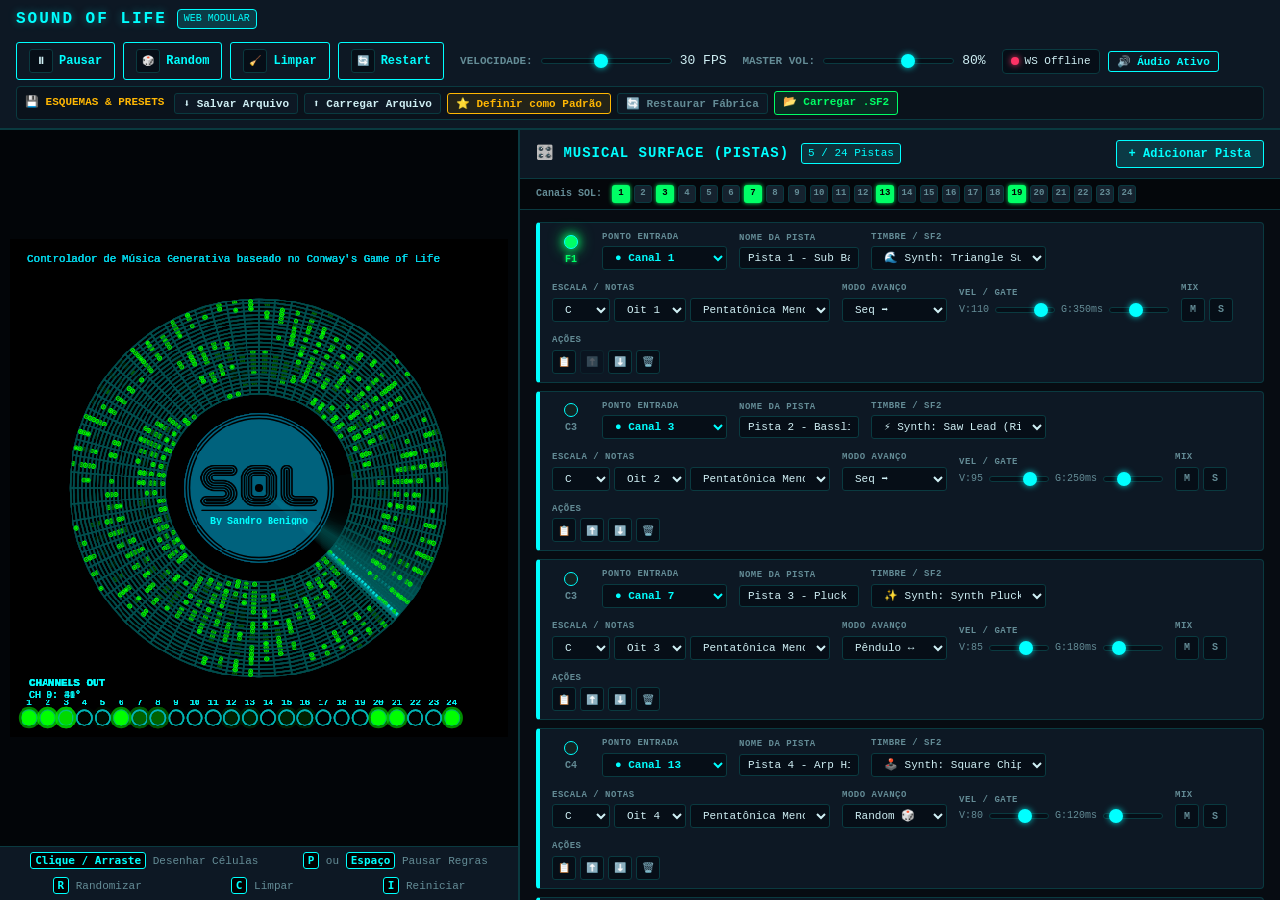
==== index.html @ f16b480f "Primeiro commit" ====
<!DOCTYPE html>
<html lang="pt-BR">
<head>
  <meta charset="UTF-8">
  <meta name="viewport" content="width=device-width, initial-scale=1.0">
  <title>Sound of Life (SOL) - Polar Generative Music</title>
  <link rel="icon" type="image/png" href="public/assets/sol.png">
  <link rel="stylesheet" href="src/style.css">
</head>
<body>

  <!-- Top Header & Controles Globais -->
  <header>
    <div class="top-bar-row">
      <div class="app-brand">
        <h1>SOUND OF LIFE</h1>
        <span class="badge">WEB MODULAR</span>
      </div>
      <div id="transportContainer"></div>
    </div>
    <div class="top-bar-row">
      <div id="schemaContainer" style="width: 100%;"></div>
    </div>
  </header>

  <!-- Corpo Principal -->
  <main>
    <!-- Coluna Esquerda: Radar SOL (Agnóstico a Som) -->
    <section class="radar-panel">
      <div class="radar-canvas-wrapper" id="radarContainer"></div>
      <div class="radar-hints">
        <span><kbd>Clique / Arraste</kbd> Desenhar Células</span>
        <span><kbd>P</kbd> ou <kbd>Espaço</kbd> Pausar Regras</span>
        <span><kbd>R</kbd> Randomizar</span>
        <span><kbd>C</kbd> Limpar</span>
        <span><kbd>I</kbd> Reiniciar</span>
      </div>
    </section>

    <!-- Coluna Direita: Musical Surface (Gerenciador de Pistas) -->
    <section class="tracks-panel" id="tracksContainer"></section>
  </main>

  <script type="module" src="src/main.js"></script>
</body>
</html>
---- src/style.css ----
/**
 * Sound of Life (SOL) Web - Estilos Globais
 * Tema: Cyberpunk / Radar Fosforescente / Studio Rack
 */

:root {
  --bg-dark: #070c12;
  --bg-panel: #0d1824;
  --bg-panel-hover: #122131;
  --bg-input: #060e17;
  --border-dim: #0a3a40;
  --border-cyan: #00ffff;
  --border-green: #00ff66;
  --color-cyan: #00ffff;
  --color-green: #00ff66;
  --color-amber: #ffb703;
  --color-red: #ff3366;
  --text-main: #d0f0f5;
  --text-dim: #648c96;
  --font-mono: 'Courier New', 'Consolas', 'Fira Code', monospace;
}

* {
  box-sizing: border-box;
  margin: 0;
  padding: 0;
}

body {
  background-color: var(--bg-dark);
  color: var(--text-main);
  font-family: var(--font-mono);
  font-size: 13px;
  line-height: 1.4;
  height: 100vh;
  overflow: hidden;
  display: flex;
  flex-direction: column;
}

/* Header & Top Bar */
header {
  background-color: var(--bg-panel);
  border-bottom: 2px solid var(--border-dim);
  padding: 8px 16px;
  display: flex;
  flex-direction: column;
  gap: 6px;
  flex-shrink: 0;
  z-index: 100;
}

.top-bar-row {
  display: flex;
  justify-content: space-between;
  align-items: center;
  flex-wrap: wrap;
  gap: 12px;
}

.app-brand {
  display: flex;
  align-items: center;
  gap: 10px;
}

.app-brand h1 {
  font-size: 16px;
  letter-spacing: 2px;
  color: var(--color-cyan);
  text-shadow: 0 0 8px rgba(0, 255, 255, 0.4);
}

.app-brand .badge {
  font-size: 10px;
  background: rgba(0, 255, 255, 0.15);
  color: var(--color-cyan);
  padding: 2px 6px;
  border-radius: 4px;
  border: 1px solid var(--border-cyan);
}

/* Transport Controls */
.transport-container {
  display: flex;
  align-items: center;
  gap: 16px;
  flex-wrap: wrap;
}

.transport-group {
  display: flex;
  align-items: center;
  gap: 8px;
}

.transport-group label {
  font-size: 11px;
  color: var(--text-dim);
  font-weight: bold;
}

/* Buttons */
.btn {
  background: var(--bg-panel);
  color: var(--color-cyan);
  border: 1px solid var(--border-cyan);
  padding: 6px 12px;
  font-family: var(--font-mono);
  font-size: 12px;
  font-weight: bold;
  cursor: pointer;
  border-radius: 3px;
  transition: all 0.15s ease;
  display: inline-flex;
  align-items: center;
  justify-content: center;
  gap: 6px;
}

.btn:hover:not(:disabled) {
  background: rgba(0, 255, 255, 0.2);
  box-shadow: 0 0 10px rgba(0, 255, 255, 0.3);
}

.btn:active:not(:disabled) {
  transform: translateY(1px);
}

.btn:disabled {
  opacity: 0.4;
  cursor: not-allowed;
  border-color: var(--border-dim);
  color: var(--text-dim);
}

.btn-primary {
  background: rgba(0, 255, 255, 0.15);
  border-color: var(--color-cyan);
  color: var(--color-cyan);
}

.btn-transport {
  min-width: 85px;
}

.btn-transport.paused {
  background: rgba(255, 183, 3, 0.2);
  border-color: var(--color-amber);
  color: var(--color-amber);
}

.btn-sm {
  padding: 3px 8px;
  font-size: 11px;
}

.btn-secondary {
  border-color: var(--border-dim);
  color: var(--text-main);
}

.btn-accent {
  border-color: var(--color-amber);
  color: var(--color-amber);
  background: rgba(255, 183, 3, 0.1);
}

.btn-outline {
  border-color: var(--border-dim);
  color: var(--text-dim);
}

.btn-sf2 {
  border-color: var(--color-green);
  color: var(--color-green);
  background: rgba(0, 255, 102, 0.1);
}

/* Sliders */
input[type="range"] {
  appearance: none;
  background: var(--bg-input);
  height: 6px;
  border-radius: 3px;
  border: 1px solid var(--border-dim);
  outline: none;
  cursor: pointer;
}

input[type="range"]::-webkit-slider-thumb {
  appearance: none;
  width: 14px;
  height: 14px;
  border-radius: 50%;
  background: var(--color-cyan);
  cursor: pointer;
  box-shadow: 0 0 6px rgba(0, 255, 255, 0.8);
}

/* Status Badges */
.status-badge {
  display: flex;
  align-items: center;
  gap: 6px;
  background: var(--bg-input);
  border: 1px solid var(--border-dim);
  padding: 4px 8px;
  border-radius: 4px;
  cursor: pointer;
  font-size: 11px;
}

.status-dot {
  width: 8px;
  height: 8px;
  border-radius: 50%;
  display: inline-block;
}

.status-dot.connected {
  background: var(--color-green);
  box-shadow: 0 0 6px var(--color-green);
}

.status-dot.disconnected {
  background: var(--color-red);
  box-shadow: 0 0 6px var(--color-red);
}

/* Schema Bar */
.schema-controls-panel {
  display: flex;
  align-items: center;
  gap: 10px;
  background: rgba(0, 0, 0, 0.25);
  padding: 4px 8px;
  border-radius: 4px;
  border: 1px solid var(--border-dim);
  flex-wrap: wrap;
}

.schema-title {
  font-size: 11px;
  color: var(--color-amber);
  font-weight: bold;
}

.schema-buttons {
  display: flex;
  align-items: center;
  gap: 6px;
  flex-wrap: wrap;
}

.schema-msg {
  font-size: 11px;
  font-weight: bold;
  padding: 2px 6px;
}

.msg-success {
  color: var(--color-green);
}

.msg-error {
  color: var(--color-red);
}

/* Main Layout Grid */
main {
  display: grid;
  grid-template-columns: 520px 1fr;
  flex: 1;
  overflow: hidden;
  background: var(--bg-dark);
}

@media (max-width: 1100px) {
  main {
    grid-template-columns: 1fr;
    grid-template-rows: 450px 1fr;
    overflow-y: auto;
  }
}

/* Radar Column */
.radar-panel {
  background: #020508;
  border-right: 2px solid var(--border-dim);
  display: flex;
  flex-direction: column;
  position: relative;
  overflow: hidden;
}

.radar-canvas-wrapper {
  flex: 1;
  display: flex;
  align-items: center;
  justify-content: center;
  position: relative;
  padding: 10px;
}

.sol-radar-canvas {
  max-width: 100%;
  max-height: 100%;
  display: block;
  image-rendering: pixelated;
  cursor: crosshair;
}

.radar-hints {
  background: var(--bg-panel);
  border-top: 1px solid var(--border-dim);
  padding: 6px 12px;
  font-size: 11px;
  color: var(--text-dim);
  display: flex;
  justify-content: space-around;
  flex-wrap: wrap;
  gap: 8px;
}

.radar-hints kbd {
  background: #000;
  border: 1px solid var(--border-cyan);
  color: var(--color-cyan);
  padding: 1px 4px;
  border-radius: 3px;
  font-weight: bold;
}

/* Track List Panel */
.tracks-panel {
  display: flex;
  flex-direction: column;
  background: var(--bg-dark);
  overflow: hidden;
}

.tracks-header {
  background: var(--bg-panel);
  border-bottom: 1px solid var(--border-dim);
  padding: 10px 16px;
  display: flex;
  justify-content: space-between;
  align-items: center;
}

.tracks-header-title {
  display: flex;
  align-items: center;
  gap: 12px;
}

.tracks-header-title h3 {
  font-size: 14px;
  letter-spacing: 1px;
  color: var(--color-cyan);
}

.track-counter {
  background: rgba(0, 255, 255, 0.1);
  border: 1px solid var(--border-cyan);
  color: var(--color-cyan);
  font-size: 11px;
  padding: 2px 6px;
  border-radius: 3px;
}

/* Channel Map Bar */
.channel-map-bar {
  background: rgba(0, 0, 0, 0.4);
  border-bottom: 1px solid var(--border-dim);
  padding: 6px 16px;
  display: flex;
  align-items: center;
  gap: 10px;
  overflow-x: auto;
}

.map-bar-label {
  font-size: 10px;
  color: var(--text-dim);
  font-weight: bold;
  white-space: nowrap;
}

.map-bar-chips {
  display: flex;
  gap: 4px;
}

.ch-chip {
  font-size: 9px;
  width: 18px;
  height: 18px;
  display: flex;
  align-items: center;
  justify-content: center;
  border-radius: 3px;
  font-weight: bold;
}

.ch-mapped {
  background: var(--color-green);
  color: #000;
  box-shadow: 0 0 4px var(--color-green);
}

.ch-free {
  background: #15222e;
  color: var(--text-dim);
  border: 1px solid var(--border-dim);
}

/* Tracks List (Vertical Stack) */
.tracks-list {
  flex: 1;
  overflow-y: auto;
  padding: 12px 16px;
  display: flex;
  flex-direction: column;
  gap: 8px;
}

.tracks-empty {
  padding: 40px;
  text-align: center;
  color: var(--text-dim);
}

.tracks-empty p {
  margin-bottom: 8px;
}

/* Track Row (Rack Strip) */
.track-row {
  background: var(--bg-panel);
  border: 1px solid var(--border-dim);
  border-left: 4px solid var(--color-cyan);
  border-radius: 4px;
  padding: 8px 12px;
  display: flex;
  align-items: center;
  gap: 12px;
  transition: all 0.15s ease;
  flex-wrap: wrap;
}

.track-row:hover {
  background: var(--bg-panel-hover);
  border-color: rgba(0, 255, 255, 0.4);
}

.track-row.is-muted {
  opacity: 0.5;
  border-left-color: var(--text-dim);
}

.track-row.is-solo {
  border-left-color: var(--color-amber);
  box-shadow: 0 0 8px rgba(255, 183, 3, 0.2);
}

/* Track Cells */
.track-header-cell {
  display: flex;
  flex-direction: column;
  align-items: center;
  gap: 4px;
  min-width: 38px;
}

.track-led {
  width: 14px;
  height: 14px;
  border-radius: 50%;
  background: #112222;
  border: 1.5px solid var(--border-cyan);
  transition: background 0.05s ease, box-shadow 0.05s ease;
}

.track-led.active {
  background: var(--color-green);
  box-shadow: 0 0 10px var(--color-green), 0 0 16px var(--color-green);
}

.track-note-display {
  font-size: 10px;
  font-weight: bold;
  color: var(--text-dim);
}

.track-note-display.active {
  color: var(--color-green);
  text-shadow: 0 0 4px var(--color-green);
}

.track-cell {
  display: flex;
  flex-direction: column;
  gap: 3px;
}

.cell-label {
  font-size: 9px;
  color: var(--text-dim);
  font-weight: bold;
  letter-spacing: 0.5px;
}

.input-select, .input-text {
  background: var(--bg-input);
  color: var(--text-main);
  border: 1px solid var(--border-dim);
  padding: 4px 8px;
  font-family: var(--font-mono);
  font-size: 11px;
  border-radius: 3px;
  outline: none;
}

.input-select:focus, .input-text:focus {
  border-color: var(--border-cyan);
  box-shadow: 0 0 4px rgba(0, 255, 255, 0.3);
}

.track-name-input {
  width: 120px;
}

.track-channel-select {
  width: 125px;
  color: var(--color-cyan);
  font-weight: bold;
}

.track-source-select {
  width: 175px;
}

.scale-inline-group {
  display: flex;
  gap: 4px;
}

.track-scale-select {
  width: 140px;
}

.track-mode-select {
  width: 105px;
}

.slider-group {
  display: flex;
  align-items: center;
  gap: 6px;
  font-size: 10px;
  color: var(--text-dim);
}

.slider-group input[type="range"] {
  width: 60px;
}

.mix-buttons {
  display: flex;
  gap: 4px;
}

.btn-toggle {
  width: 24px;
  height: 24px;
  background: var(--bg-input);
  border: 1px solid var(--border-dim);
  color: var(--text-dim);
  font-family: var(--font-mono);
  font-size: 10px;
  font-weight: bold;
  border-radius: 3px;
  cursor: pointer;
}

.btn-mute.active {
  background: var(--color-red);
  color: #fff;
  border-color: var(--color-red);
}

.btn-solo.active {
  background: var(--color-amber);
  color: #000;
  border-color: var(--color-amber);
}

.action-buttons {
  display: flex;
  gap: 4px;
}

.btn-icon {
  background: var(--bg-input);
  border: 1px solid var(--border-dim);
  color: var(--text-main);
  width: 24px;
  height: 24px;
  display: flex;
  align-items: center;
  justify-content: center;
  cursor: pointer;
  border-radius: 3px;
  font-size: 10px;
}

.btn-icon:hover:not(:disabled) {
  border-color: var(--border-cyan);
  background: rgba(0, 255, 255, 0.1);
}

.btn-icon:disabled {
  opacity: 0.3;
  cursor: not-allowed;
}
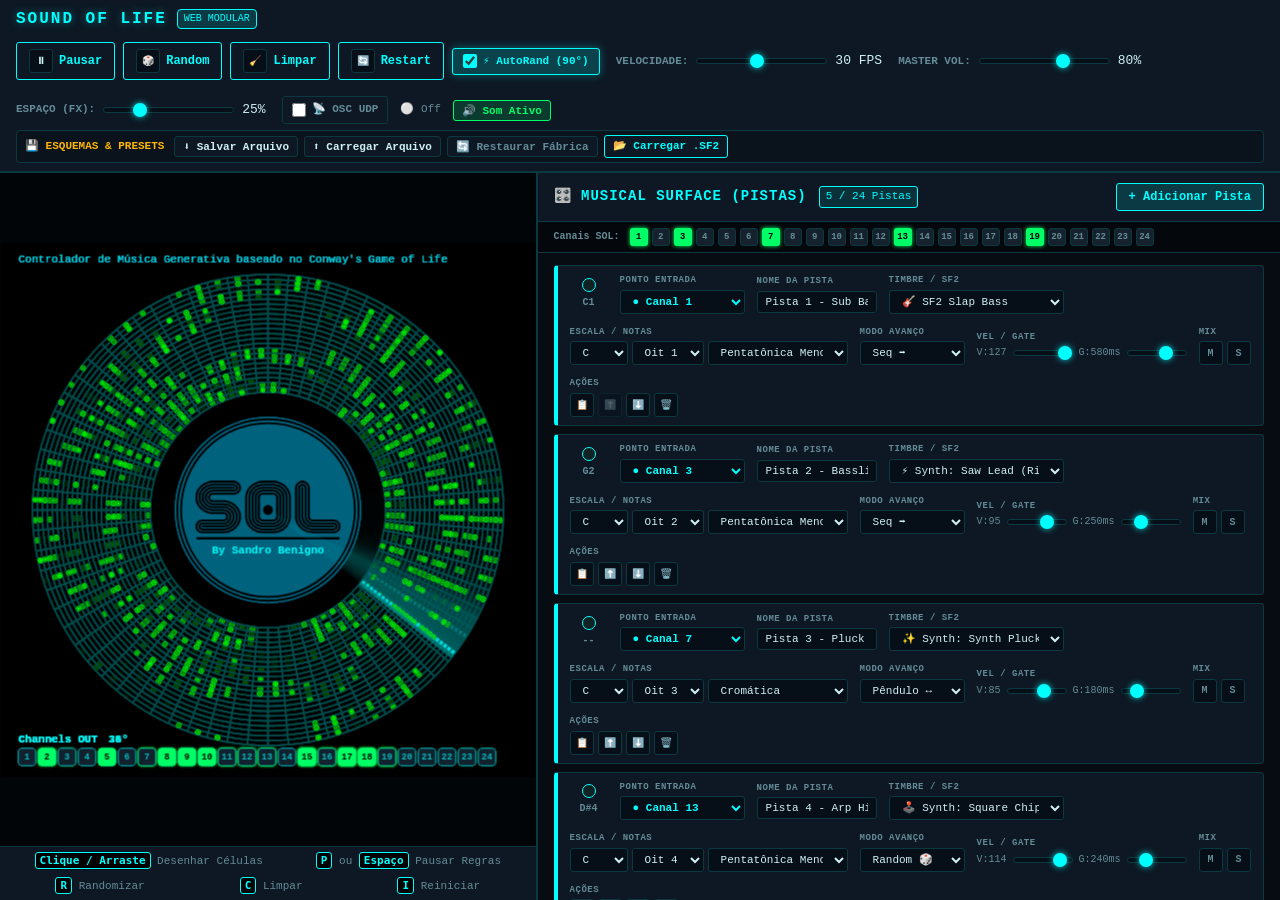
==== commit f18624df: "Layout para mobile e janelas estreitas" ====
--- a/index.html
+++ b/index.html
@@ -12,14 +12,19 @@
   <!-- Top Header & Controles Globais -->
   <header>
     <div class="top-bar-row">
-      <div class="app-brand">
-        <h1>SOUND OF LIFE</h1>
-        <span class="badge">WEB MODULAR</span>
+      <div class="brand-group">
+        <button id="btnMenuToggle" class="btn btn-menu-toggle" title="Menu de Esquemas & Presets" aria-label="Menu de Esquemas">
+          <span class="menu-icon">☰</span>
+        </button>
+        <div class="app-brand">
+          <h1>SOUND OF LIFE</h1>
+          <span class="badge">WEB MODULAR</span>
+        </div>
       </div>
       <div id="transportContainer"></div>
     </div>
-    <div class="top-bar-row">
-      <div id="schemaContainer" style="width: 100%;"></div>
+    <div class="schema-drawer" id="schemaDrawer">
+      <div id="schemaContainer"></div>
     </div>
   </header>
 
--- a/src/style.css
+++ b/src/style.css
@@ -33,6 +33,7 @@
   font-size: 13px;
   line-height: 1.4;
   height: 100vh;
+  height: 100dvh;
   overflow: hidden;
   display: flex;
   flex-direction: column;
@@ -56,6 +57,31 @@
   align-items: center;
   flex-wrap: wrap;
   gap: 12px;
+}
+
+.brand-group {
+  display: flex;
+  align-items: center;
+  gap: 8px;
+}
+
+.btn-menu-toggle {
+  display: none;
+  background: var(--bg-input);
+  border: 1px solid var(--border-cyan);
+  color: var(--color-cyan);
+  padding: 5px 9px;
+  font-size: 14px;
+  cursor: pointer;
+  border-radius: 3px;
+  transition: all 0.15s ease;
+  align-items: center;
+  justify-content: center;
+}
+
+.btn-menu-toggle:hover, .btn-menu-toggle.active {
+  background: rgba(0, 255, 255, 0.2);
+  box-shadow: 0 0 8px rgba(0, 255, 255, 0.4);
 }
 
 .app-brand {
@@ -171,10 +197,63 @@
   color: var(--text-dim);
 }
 
-.btn-sf2 {
+.btn-audio {
   border-color: var(--color-green);
   color: var(--color-green);
   background: rgba(0, 255, 102, 0.1);
+}
+
+.btn-autorand {
+  display: inline-flex;
+  align-items: center;
+  gap: 6px;
+  cursor: pointer;
+  background: var(--bg-panel);
+  border: 1px solid var(--border-cyan);
+  color: var(--text-main);
+  padding: 5px 10px;
+  border-radius: 3px;
+  font-family: var(--font-mono);
+  font-size: 11px;
+  font-weight: bold;
+  user-select: none;
+  transition: all 0.15s ease;
+}
+
+.btn-autorand input[type="checkbox"] {
+  accent-color: var(--color-cyan);
+  cursor: pointer;
+  width: 14px;
+  height: 14px;
+}
+
+.btn-autorand:hover {
+  background: rgba(0, 255, 255, 0.12);
+}
+
+.btn-autorand:has(input:checked) {
+  background: rgba(0, 255, 255, 0.18);
+  border-color: var(--color-cyan);
+  color: var(--color-cyan);
+  box-shadow: 0 0 8px rgba(0, 255, 255, 0.35);
+}
+
+.btn-audio.audio-suspended {
+  border-color: var(--color-amber);
+  color: var(--color-amber);
+  background: rgba(255, 183, 3, 0.15);
+  animation: pulse-audio 2s infinite ease-in-out;
+}
+
+.btn-audio.audio-active {
+  border-color: var(--color-green);
+  color: var(--color-green);
+  background: rgba(0, 255, 102, 0.15);
+}
+
+@keyframes pulse-audio {
+  0%, 100% { box-shadow: 0 0 4px rgba(255, 183, 3, 0.2); }
+  50% { box-shadow: 0 0 12px rgba(255, 183, 3, 0.6); }
 }
 
 /* Sliders */
@@ -198,7 +277,53 @@
   box-shadow: 0 0 6px rgba(0, 255, 255, 0.8);
 }
 
-/* Status Badges */
+/* Status Badges & Bridge Toggle */
+.btn-bridge {
+  display: inline-flex;
+  align-items: center;
+  gap: 6px;
+  cursor: pointer;
+  background: var(--bg-panel);
+  border: 1px solid var(--border-dim);
+  color: var(--text-dim);
+  padding: 5px 9px;
+  border-radius: 3px;
+  font-family: var(--font-mono);
+  font-size: 11px;
+  font-weight: bold;
+  user-select: none;
+  transition: all 0.15s ease;
+}
+
+.btn-bridge input[type="checkbox"] {
+  accent-color: var(--color-cyan);
+  cursor: pointer;
+  width: 14px;
+  height: 14px;
+}
+
+.btn-bridge:hover {
+  background: rgba(0, 255, 255, 0.08);
+  color: var(--text-main);
+  border-color: var(--border-cyan);
+}
+
+.btn-bridge:has(input:checked) {
+  background: rgba(0, 255, 255, 0.15);
+  border-color: var(--color-cyan);
+  color: var(--color-cyan);
+  box-shadow: 0 0 8px rgba(0, 255, 255, 0.25);
+}
+
+.bridge-status-dot {
+  font-size: 11px;
+  font-family: var(--font-mono);
+  color: var(--text-dim);
+  padding: 2px 4px;
+  user-select: none;
+  white-space: nowrap;
+}
+
 .status-badge {
   display: flex;
   align-items: center;
@@ -228,7 +353,11 @@
   box-shadow: 0 0 6px var(--color-red);
 }
 
-/* Schema Bar */
+/* Schema Drawer & Bar */
+.schema-drawer {
+  width: 100%;
+}
+
 .schema-controls-panel {
   display: flex;
   align-items: center;
@@ -270,17 +399,15 @@
 /* Main Layout Grid */
 main {
   display: grid;
-  grid-template-columns: 520px 1fr;
+  grid-template-columns: minmax(500px, 42vw) 1fr;
   flex: 1;
   overflow: hidden;
   background: var(--bg-dark);
 }
 
-@media (max-width: 1100px) {
+@media (min-width: 1600px) {
   main {
-    grid-template-columns: 1fr;
-    grid-template-rows: 450px 1fr;
-    overflow-y: auto;
+    grid-template-columns: minmax(620px, 45vw) 1fr;
   }
 }
 
@@ -300,15 +427,21 @@
   align-items: center;
   justify-content: center;
   position: relative;
-  padding: 10px;
+  padding: 8px;
+  overflow: hidden;
+  touch-action: none;
 }
 
 .sol-radar-canvas {
+  position: absolute;
+  top: 50%;
+  left: 50%;
+  transform: translate(-50%, -50%);
   max-width: 100%;
   max-height: 100%;
   display: block;
-  image-rendering: pixelated;
   cursor: crosshair;
+  touch-action: none;
 }
 
 .radar-hints {
@@ -625,3 +758,348 @@
   opacity: 0.3;
   cursor: not-allowed;
 }
+
+/* ==========================================================================
+   RESPONSIVIDADE & MOBILE / PORTRAIT STYLES
+   ========================================================================== */
+
+/* Regras para Desktop (>= 900px) */
+@media (min-width: 900px) {
+  .schema-drawer {
+    display: block !important;
+    max-height: none !important;
+    opacity: 1 !important;
+  }
+  .btn-menu-toggle {
+    display: none !important;
+  }
+}
+
+/* Ajustes intermediários para Desktop Compacto / Telas Médias (900px a 1250px) */
+@media (min-width: 900px) and (max-width: 1250px) {
+  main {
+    grid-template-columns: minmax(460px, 45vw) 1fr;
+  }
+  .track-row {
+    gap: 8px;
+    padding: 6px 10px;
+  }
+  .track-name-input {
+    width: 95px;
+  }
+  .track-source-select {
+    width: 135px;
+  }
+  .track-scale-select {
+    width: 115px;
+  }
+  .track-channel-select {
+    width: 105px;
+  }
+}
+
+/* ==========================================================================
+   Mobile & Modo Portrait (< 900px)
+   ========================================================================== */
+@media (max-width: 899px) {
+  body {
+    height: auto;
+    min-height: 100vh;
+    min-height: 100dvh;
+    overflow-x: hidden;
+    overflow-y: auto;
+  }
+
+  header {
+    position: sticky;
+    top: 0;
+    z-index: 200;
+    padding: 6px 10px;
+    gap: 4px;
+    box-shadow: 0 2px 10px rgba(0, 0, 0, 0.5);
+  }
+
+  .top-bar-row {
+    gap: 8px;
+  }
+
+  .btn-menu-toggle {
+    display: inline-flex;
+  }
+
+  .app-brand h1 {
+    font-size: 13px;
+    letter-spacing: 1px;
+  }
+
+  .app-brand .badge {
+    display: none;
+  }
+
+  .transport-container {
+    gap: 6px;
+    flex-wrap: wrap;
+    justify-content: flex-end;
+  }
+
+  .transport-group {
+    gap: 4px;
+  }
+
+  .btn-transport {
+    min-width: auto;
+    padding: 4px 8px;
+    font-size: 11px;
+  }
+
+  .btn-autorand, .btn-bridge {
+    padding: 4px 7px;
+    font-size: 10px;
+  }
+
+  .speed-group label, .volume-group label, .fx-group label {
+    font-size: 9px;
+  }
+
+  .speed-group input[type="range"],
+  .volume-group input[type="range"],
+  .fx-group input[type="range"] {
+    width: 45px;
+  }
+
+  .bridge-status-dot {
+    font-size: 10px;
+  }
+
+  /* Gaveta Retrátil de Esquemas (Menu Hambúrguer) */
+  .schema-drawer {
+    max-height: 0;
+    opacity: 0;
+    overflow: hidden;
+    margin: 0;
+    transition: max-height 0.25s ease, opacity 0.2s ease, margin 0.2s ease;
+  }
+
+  .schema-drawer.open {
+    max-height: 250px;
+    opacity: 1;
+    margin-top: 6px;
+    padding-bottom: 4px;
+  }
+
+  .schema-controls-panel {
+    background: rgba(8, 16, 26, 0.98);
+    border: 1px solid var(--border-cyan);
+    box-shadow: 0 4px 20px rgba(0, 0, 0, 0.7);
+    padding: 8px 10px;
+    flex-direction: column;
+    align-items: flex-start;
+    gap: 6px;
+    border-radius: 4px;
+  }
+
+  .schema-buttons {
+    width: 100%;
+    display: flex;
+    flex-wrap: wrap;
+    gap: 6px;
+  }
+
+  .schema-buttons .btn {
+    flex: 1 1 auto;
+    font-size: 11px;
+    padding: 6px 8px;
+  }
+
+  /* Layout Geral em Coluna Única */
+  main {
+    display: flex;
+    flex-direction: column;
+    overflow: visible;
+    flex: none;
+  }
+
+  /* Painel do Radar SOL */
+  .radar-panel {
+    border-right: none;
+    border-bottom: 2px solid var(--border-dim);
+    width: 100%;
+    align-items: center;
+    justify-content: center;
+    padding: 8px 0;
+    background: #020508;
+    flex: none;
+  }
+
+  .radar-canvas-wrapper {
+    width: 100%;
+    max-width: 100vw;
+    height: min(88vw, 420px);
+    aspect-ratio: 1 / 1;
+    padding: 4px;
+    display: flex;
+    align-items: center;
+    justify-content: center;
+    touch-action: none;
+  }
+
+  .sol-radar-canvas {
+    touch-action: none;
+    max-width: 100%;
+    max-height: 100%;
+  }
+
+  /* Oculta atalhos de teclado para poupar espaço em telas móveis */
+  .radar-hints {
+    display: none !important;
+  }
+
+  /* Painel de Pistas Musical Surface */
+  .tracks-panel {
+    overflow: visible;
+    flex: 1;
+  }
+
+  .tracks-header {
+    padding: 8px 12px;
+  }
+
+  .channel-map-bar {
+    padding: 4px 10px;
+  }
+
+  .tracks-list {
+    overflow-y: visible;
+    padding: 8px 10px;
+    gap: 10px;
+  }
+
+  /* Formato Card Modular das Pistas */
+  .track-row {
+    display: flex;
+    flex-direction: row;
+    flex-wrap: wrap;
+    align-items: center;
+    gap: 8px;
+    padding: 10px 12px;
+    border-radius: 6px;
+    background: var(--bg-panel);
+    box-shadow: 0 2px 8px rgba(0, 0, 0, 0.3);
+  }
+
+  /* Linha 1 do Card: LED, Entrada, Nome, Mix e Ações */
+  .track-header-cell {
+    min-width: 24px;
+    gap: 2px;
+    order: 1;
+  }
+
+  .track-input-cell {
+    flex: 1;
+    min-width: 95px;
+    order: 2;
+  }
+
+  .track-input-cell .track-channel-select {
+    width: 100%;
+  }
+
+  .track-name-cell {
+    flex: 1.2;
+    min-width: 100px;
+    order: 3;
+  }
+
+  .track-name-cell .track-name-input {
+    width: 100%;
+  }
+
+  .track-mix-cell {
+    order: 4;
+  }
+
+  .track-actions-cell {
+    order: 5;
+  }
+
+  /* Linha 2 do Card: Timbre SF2 e Escala Musical */
+  .track-source-cell {
+    width: 100%;
+    order: 6;
+  }
+
+  .track-source-cell .track-source-select {
+    width: 100%;
+  }
+
+  .track-scale-cell {
+    width: 100%;
+    order: 7;
+  }
+
+  .scale-inline-group {
+    display: flex;
+    width: 100%;
+    gap: 4px;
+  }
+
+  .track-root-select {
+    flex: 0 0 52px;
+  }
+
+  .track-oct-select {
+    flex: 0 0 62px;
+  }
+
+  .track-scale-select {
+    flex: 1;
+    width: auto !important;
+    min-width: 0;
+  }
+
+  /* Linha 3 do Card: Modo de Avanço e Sliders de Dinâmica */
+  .track-mode-cell {
+    flex: 1;
+    min-width: 95px;
+    order: 8;
+  }
+
+  .track-mode-cell .track-mode-select {
+    width: 100%;
+  }
+
+  .track-dynamics-cell {
+    flex: 1.4;
+    min-width: 150px;
+    order: 9;
+  }
+
+  .track-dynamics-cell .slider-group {
+    display: flex;
+    width: 100%;
+    justify-content: space-between;
+    gap: 4px;
+  }
+
+  .track-dynamics-cell .slider-group input[type="range"] {
+    width: 45px;
+    flex: 1;
+  }
+}
+
+/* Telas ultra compactas (< 420px) */
+@media (max-width: 420px) {
+  .track-actions-cell .btn-icon {
+    width: 22px;
+    height: 22px;
+    font-size: 9px;
+  }
+  .track-mix-cell .btn-toggle {
+    width: 22px;
+    height: 22px;
+    font-size: 9px;
+  }
+  .track-input-cell, .track-name-cell {
+    min-width: 80px;
+  }
+}
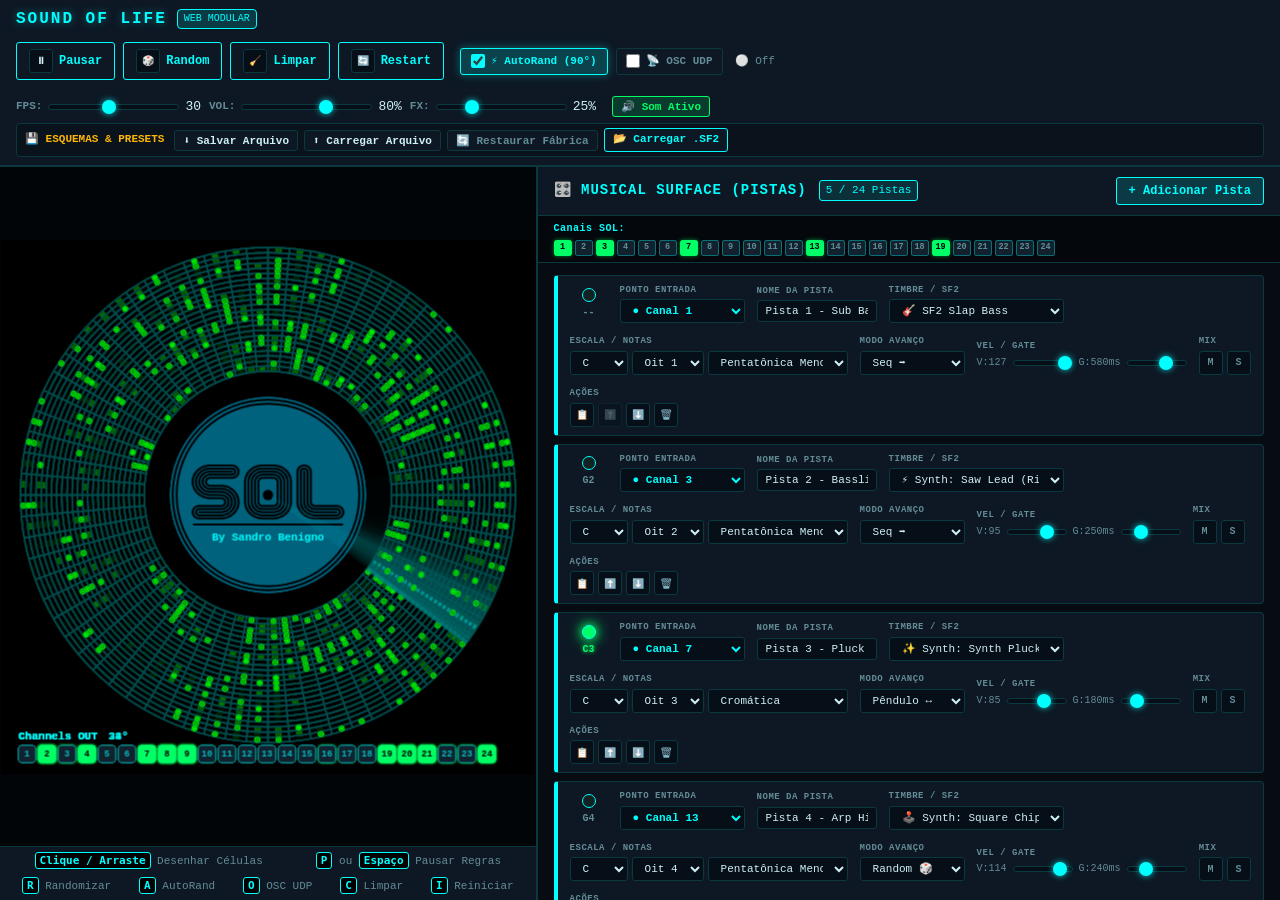
==== commit 39753001: "Atualizando os Hints do Radar" ====
--- a/index.html
+++ b/index.html
@@ -37,6 +37,8 @@
         <span><kbd>Clique / Arraste</kbd> Desenhar Células</span>
         <span><kbd>P</kbd> ou <kbd>Espaço</kbd> Pausar Regras</span>
         <span><kbd>R</kbd> Randomizar</span>
+        <span><kbd>A</kbd> AutoRand</span>
+        <span><kbd>O</kbd> OSC UDP</span>
         <span><kbd>C</kbd> Limpar</span>
         <span><kbd>I</kbd> Reiniciar</span>
       </div>
--- a/src/style.css
+++ b/src/style.css
@@ -126,6 +126,12 @@
   font-weight: bold;
 }
 
+.slider-item {
+  display: flex;
+  align-items: center;
+  gap: 6px;
+}
+
 /* Buttons */
 .btn {
   background: var(--bg-panel);
@@ -392,6 +398,13 @@
   color: var(--color-green);
 }
 
+.msg-warning {
+  color: var(--color-amber);
+  background: rgba(255, 183, 3, 0.12);
+  border: 1px solid rgba(255, 183, 3, 0.4);
+  border-radius: 3px;
+}
+
 .msg-error {
   color: var(--color-red);
 }
@@ -509,44 +522,47 @@
   border-bottom: 1px solid var(--border-dim);
   padding: 6px 16px;
   display: flex;
-  align-items: center;
-  gap: 10px;
-  overflow-x: auto;
+  flex-direction: column;
+  gap: 4px;
 }
 
 .map-bar-label {
   font-size: 10px;
-  color: var(--text-dim);
+  color: var(--color-cyan);
   font-weight: bold;
-  white-space: nowrap;
+  letter-spacing: 0.5px;
 }
 
 .map-bar-chips {
-  display: flex;
-  gap: 4px;
+  display: grid;
+  grid-template-columns: repeat(24, minmax(14px, 18px));
+  gap: 3px;
+  width: 100%;
 }
 
 .ch-chip {
-  font-size: 9px;
-  width: 18px;
-  height: 18px;
+  font-size: 8.5px;
+  height: 16px;
   display: flex;
   align-items: center;
   justify-content: center;
-  border-radius: 3px;
+  border-radius: 2.5px;
   font-weight: bold;
+  user-select: none;
+  transition: all 0.1s ease;
 }
 
 .ch-mapped {
   background: var(--color-green);
   color: #000;
-  box-shadow: 0 0 4px var(--color-green);
+  border: 1px solid var(--color-green);
+  box-shadow: 0 0 4px rgba(0, 255, 102, 0.5);
 }
 
 .ch-free {
-  background: #15222e;
+  background: #11222e;
   color: var(--text-dim);
-  border: 1px solid var(--border-dim);
+  border: 1px solid rgba(0, 255, 255, 0.35);
 }
 
 /* Tracks List (Vertical Stack) */
@@ -678,6 +694,10 @@
 .scale-inline-group {
   display: flex;
   gap: 4px;
+}
+
+.track-custom-notes-input {
+  width: 134px;
 }
 
 .track-scale-select {
@@ -808,23 +828,40 @@
     min-height: 100dvh;
     overflow-x: hidden;
     overflow-y: auto;
+    width: 100%;
+    max-width: 100vw;
   }
 
   header {
     position: sticky;
     top: 0;
     z-index: 200;
-    padding: 6px 10px;
-    gap: 4px;
+    padding: 6px 8px;
+    gap: 6px;
+    width: 100%;
+    max-width: 100vw;
+    box-sizing: border-box;
     box-shadow: 0 2px 10px rgba(0, 0, 0, 0.5);
   }
 
   .top-bar-row {
+    display: flex;
+    flex-direction: column;
+    width: 100%;
+    gap: 6px;
+    align-items: stretch;
+  }
+
+  .brand-group {
+    display: flex;
+    align-items: center;
     gap: 8px;
+    width: 100%;
   }
 
   .btn-menu-toggle {
     display: inline-flex;
+    padding: 5px 8px;
   }
 
   .app-brand h1 {
@@ -836,39 +873,123 @@
     display: none;
   }
 
+  /* Container de Transporte no Mobile */
   .transport-container {
+    display: flex;
+    flex-direction: column;
+    width: 100%;
     gap: 6px;
-    flex-wrap: wrap;
-    justify-content: flex-end;
-  }
-
-  .transport-group {
+  }
+
+  /* Linha 1 de Transporte: 4 Botões Principais em Grid */
+  .transport-group.action-group {
+    display: grid;
+    grid-template-columns: repeat(4, 1fr);
+    width: 100%;
     gap: 4px;
   }
 
   .btn-transport {
-    min-width: auto;
-    padding: 4px 8px;
+    min-width: 0 !important;
+    width: 100%;
+    padding: 6px 2px;
     font-size: 11px;
-  }
-
-  .btn-autorand, .btn-bridge {
-    padding: 4px 7px;
+    gap: 4px;
+    display: flex;
+    align-items: center;
+    justify-content: center;
+    white-space: nowrap;
+    overflow: hidden;
+  }
+
+  .btn-transport .btn-text {
     font-size: 10px;
   }
 
-  .speed-group label, .volume-group label, .fx-group label {
-    font-size: 9px;
-  }
-
-  .speed-group input[type="range"],
-  .volume-group input[type="range"],
-  .fx-group input[type="range"] {
-    width: 45px;
+  /* Linha 2 de Transporte: AutoRand e Bridge OSC */
+  .transport-group.toggles-group {
+    display: flex;
+    width: 100%;
+    gap: 6px;
+    align-items: center;
+    justify-content: space-between;
+  }
+
+  .btn-autorand {
+    flex: 1;
+    justify-content: center;
+    padding: 5px 4px;
+    font-size: 10px;
+    min-width: 0;
+  }
+
+  .btn-bridge {
+    flex: 1;
+    justify-content: center;
+    padding: 5px 4px;
+    font-size: 10px;
+    min-width: 0;
   }
 
   .bridge-status-dot {
     font-size: 10px;
+    padding: 0 2px;
+  }
+
+  /* Linha 3 de Transporte: Sliders Compactos (FPS, VOL, FX) */
+  .transport-group.sliders-group {
+    display: grid;
+    grid-template-columns: repeat(3, 1fr);
+    width: 100%;
+    gap: 6px;
+    align-items: center;
+    background: rgba(0, 0, 0, 0.25);
+    padding: 4px 6px;
+    border-radius: 4px;
+    border: 1px solid var(--border-dim);
+    box-sizing: border-box;
+  }
+
+  .slider-item {
+    display: flex;
+    align-items: center;
+    gap: 3px;
+    min-width: 0;
+    width: 100%;
+  }
+
+  .slider-item label {
+    font-size: 9px;
+    color: var(--text-dim);
+    font-weight: bold;
+    flex-shrink: 0;
+  }
+
+  .slider-item input[type="range"] {
+    flex: 1;
+    min-width: 20px;
+    width: 100%;
+    height: 5px;
+  }
+
+  .slider-item span {
+    font-size: 9px;
+    color: var(--text-dim);
+    flex-shrink: 0;
+    min-width: 16px;
+    text-align: right;
+  }
+
+  /* Linha 4 de Transporte: Botão de Áudio */
+  .transport-group.audio-group {
+    width: 100%;
+  }
+
+  .btn-audio {
+    width: 100%;
+    padding: 5px;
+    font-size: 11px;
+    justify-content: center;
   }
 
   /* Gaveta Retrátil de Esquemas (Menu Hambúrguer) */
@@ -878,6 +999,8 @@
     overflow: hidden;
     margin: 0;
     transition: max-height 0.25s ease, opacity 0.2s ease, margin 0.2s ease;
+    width: 100%;
+    box-sizing: border-box;
   }
 
   .schema-drawer.open {
@@ -896,19 +1019,22 @@
     align-items: flex-start;
     gap: 6px;
     border-radius: 4px;
+    width: 100%;
+    box-sizing: border-box;
   }
 
   .schema-buttons {
     width: 100%;
-    display: flex;
-    flex-wrap: wrap;
+    display: grid;
+    grid-template-columns: 1fr 1fr;
     gap: 6px;
   }
 
   .schema-buttons .btn {
-    flex: 1 1 auto;
+    width: 100%;
     font-size: 11px;
-    padding: 6px 8px;
+    padding: 6px 4px;
+    justify-content: center;
   }
 
   /* Layout Geral em Coluna Única */
@@ -917,6 +1043,9 @@
     flex-direction: column;
     overflow: visible;
     flex: none;
+    width: 100%;
+    max-width: 100vw;
+    box-sizing: border-box;
   }
 
   /* Painel do Radar SOL */
@@ -965,7 +1094,31 @@
   }
 
   .channel-map-bar {
-    padding: 4px 10px;
+    padding: 6px 10px;
+    width: 100%;
+    box-sizing: border-box;
+    overflow: hidden;
+  }
+
+  .map-bar-label {
+    font-size: 9.5px;
+    margin-bottom: 2px;
+  }
+
+  .map-bar-chips {
+    display: grid;
+    grid-template-columns: repeat(24, 1fr);
+    width: 100%;
+    gap: 2px;
+    box-sizing: border-box;
+  }
+
+  .ch-chip {
+    width: 100%;
+    height: 14px;
+    font-size: 7.5px;
+    border-radius: 2px;
+    padding: 0;
   }
 
   .tracks-list {
@@ -1051,6 +1204,11 @@
     flex: 0 0 62px;
   }
 
+  .track-custom-notes-input {
+    flex: 1.2;
+    min-width: 110px;
+  }
+
   .track-scale-select {
     flex: 1;
     width: auto !important;
@@ -1089,6 +1247,13 @@
 
 /* Telas ultra compactas (< 420px) */
 @media (max-width: 420px) {
+  .map-bar-chips {
+    gap: 1.5px;
+  }
+  .ch-chip {
+    height: 13px;
+    font-size: 7px;
+  }
   .track-actions-cell .btn-icon {
     width: 22px;
     height: 22px;
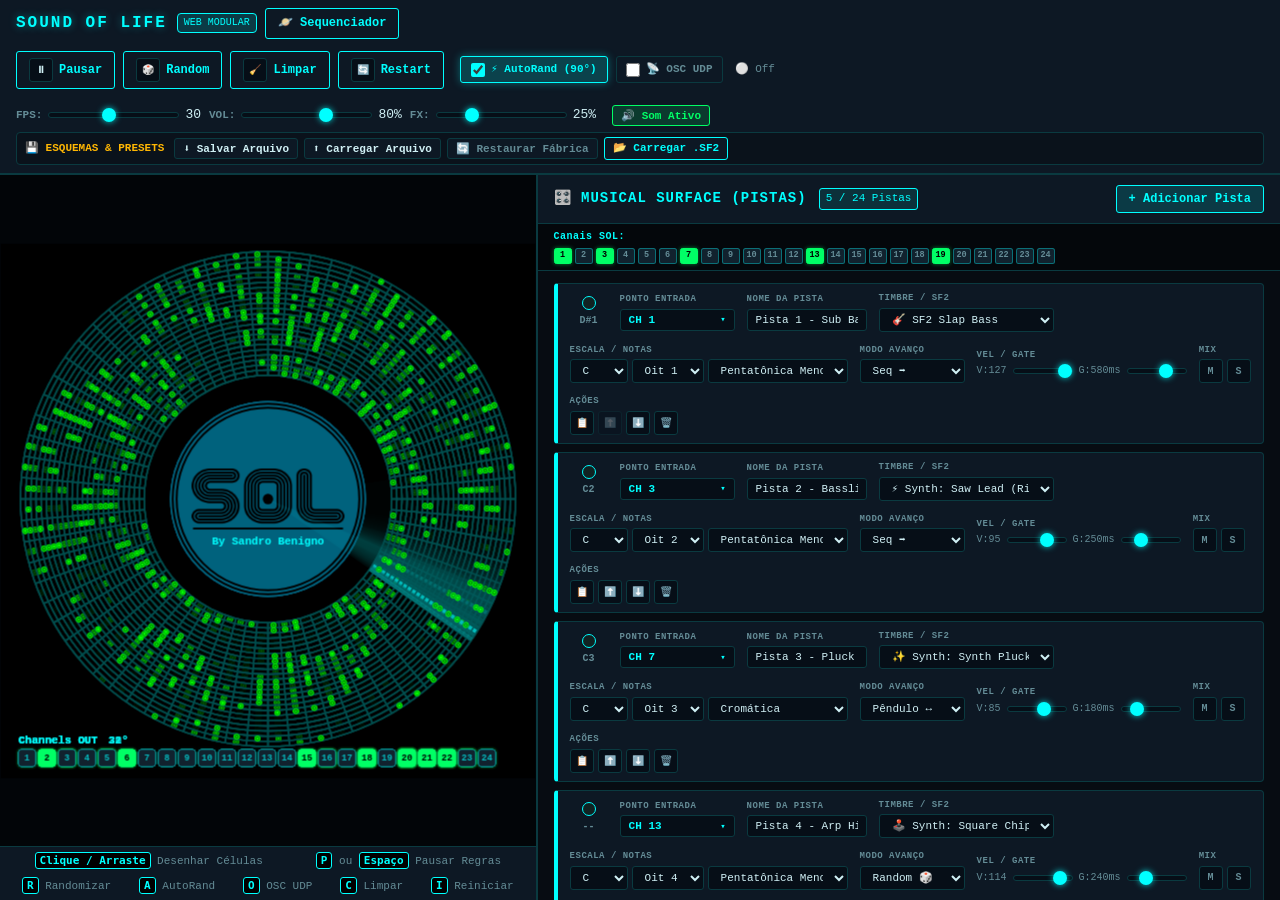
==== commit 8376fb39: "Inclusao do sequenciador Beta" ====
--- a/index.html
+++ b/index.html
@@ -20,6 +20,9 @@
           <h1>SOUND OF LIFE</h1>
           <span class="badge">WEB MODULAR</span>
         </div>
+        <a href="sequencer.html" class="btn btn-seq-nav" title="Abrir o novo Sequenciador Melódico Polar com Piano Palette">
+          🪐 Sequenciador
+        </a>
       </div>
       <div id="transportContainer"></div>
     </div>
--- a/src/style.css
+++ b/src/style.css
@@ -106,6 +106,28 @@
   border: 1px solid var(--border-cyan);
 }
 
+.btn-seq-nav {
+  background: rgba(0, 255, 136, 0.12);
+  border: 1px solid var(--color-green);
+  color: var(--color-green);
+  font-family: var(--font-mono);
+  font-size: 11px;
+  font-weight: bold;
+  padding: 4px 9px;
+  border-radius: 4px;
+  text-decoration: none;
+  display: inline-flex;
+  align-items: center;
+  gap: 4px;
+  transition: all 0.15s ease;
+}
+
+.btn-seq-nav:hover {
+  background: rgba(0, 255, 136, 0.25);
+  box-shadow: 0 0 8px rgba(0, 255, 136, 0.5);
+  color: #fff;
+}
+
 /* Transport Controls */
 .transport-container {
   display: flex;
@@ -681,10 +703,159 @@
   width: 120px;
 }
 
-.track-channel-select {
-  width: 125px;
+/* Multi-Channel Toggle & Button */
+.btn-channel-toggle {
+  background: var(--bg-input);
   color: var(--color-cyan);
-  font-weight: bold;
+  border: 1px solid var(--border-dim);
+  padding: 4px 8px;
+  font-family: var(--font-mono);
+  font-size: 11px;
+  font-weight: bold;
+  border-radius: 3px;
+  cursor: pointer;
+  display: flex;
+  align-items: center;
+  justify-content: space-between;
+  gap: 6px;
+  min-width: 115px;
+  transition: all 0.15s ease;
+}
+
+.btn-channel-toggle:hover {
+  border-color: var(--border-cyan);
+  box-shadow: 0 0 6px rgba(0, 255, 255, 0.25);
+  background: rgba(0, 255, 255, 0.08);
+}
+
+.btn-channel-toggle.active {
+  border-color: var(--color-cyan);
+  background: rgba(0, 255, 255, 0.15);
+  box-shadow: 0 0 8px rgba(0, 255, 255, 0.4);
+}
+
+.btn-ch-arrow {
+  font-size: 9px;
+  transition: transform 0.2s ease;
+}
+
+.btn-channel-toggle.active .btn-ch-arrow {
+  transform: rotate(180deg);
+}
+
+/* Matrix Drawer de Múltiplos Canais */
+.track-channel-matrix-drawer {
+  width: 100%;
+  flex-basis: 100%;
+  order: 100;
+  background: rgba(6, 14, 22, 0.98);
+  border: 1px solid var(--border-cyan);
+  border-radius: 4px;
+  padding: 8px 10px;
+  display: flex;
+  flex-direction: column;
+  gap: 8px;
+  margin-top: 4px;
+  box-shadow: 0 4px 16px rgba(0, 0, 0, 0.7);
+  animation: fadeInDrawer 0.15s ease-out;
+}
+
+@keyframes fadeInDrawer {
+  from { opacity: 0; transform: translateY(-4px); }
+  to { opacity: 1; transform: translateY(0); }
+}
+
+.channel-matrix-header {
+  display: flex;
+  justify-content: space-between;
+  align-items: center;
+  flex-wrap: wrap;
+  gap: 6px;
+}
+
+.matrix-title {
+  font-size: 9px;
+  font-weight: bold;
+  color: var(--color-cyan);
+  letter-spacing: 0.5px;
+}
+
+.matrix-presets {
+  display: flex;
+  gap: 4px;
+  flex-wrap: wrap;
+}
+
+.btn-matrix-preset {
+  background: #11222e;
+  border: 1px solid rgba(0, 255, 255, 0.3);
+  color: var(--color-cyan);
+  font-size: 8.5px;
+  font-family: var(--font-mono);
+  font-weight: bold;
+  padding: 2px 6px;
+  border-radius: 3px;
+  cursor: pointer;
+  transition: all 0.1s ease;
+}
+
+.btn-matrix-preset:hover {
+  background: rgba(0, 255, 255, 0.2);
+  border-color: var(--color-cyan);
+  color: #fff;
+}
+
+.btn-matrix-preset.btn-matrix-clear {
+  border-color: rgba(255, 77, 77, 0.4);
+  color: var(--color-red);
+}
+
+.btn-matrix-preset.btn-matrix-clear:hover {
+  background: rgba(255, 77, 77, 0.2);
+  border-color: var(--color-red);
+  color: #fff;
+}
+
+.channel-matrix-grid {
+  display: grid;
+  grid-template-columns: repeat(12, 1fr);
+  gap: 4px;
+  width: 100%;
+}
+
+.btn-matrix-chip {
+  background: #0d1b2a;
+  border: 1px solid rgba(0, 255, 255, 0.25);
+  color: var(--text-dim);
+  font-size: 8.5px;
+  font-family: var(--font-mono);
+  font-weight: bold;
+  padding: 4px 0;
+  border-radius: 3px;
+  cursor: pointer;
+  text-align: center;
+  user-select: none;
+  transition: all 0.1s ease;
+}
+
+.btn-matrix-chip:hover {
+  border-color: var(--color-cyan);
+  color: #fff;
+}
+
+.btn-matrix-chip.is-selected {
+  background: var(--color-green);
+  color: #000;
+  border-color: var(--color-green);
+  box-shadow: 0 0 6px rgba(0, 255, 102, 0.5);
+  font-weight: bold;
+}
+
+.btn-matrix-chip.is-firing {
+  background: #fff !important;
+  color: #000 !important;
+  box-shadow: 0 0 12px #fff, 0 0 16px var(--color-green) !important;
+  transform: scale(1.08);
 }
 
 .track-source-select {
@@ -1153,8 +1324,9 @@
     order: 2;
   }
 
-  .track-input-cell .track-channel-select {
-    width: 100%;
+  .track-input-cell .btn-channel-toggle {
+    width: 100%;
+    min-width: 0;
   }
 
   .track-name-cell {
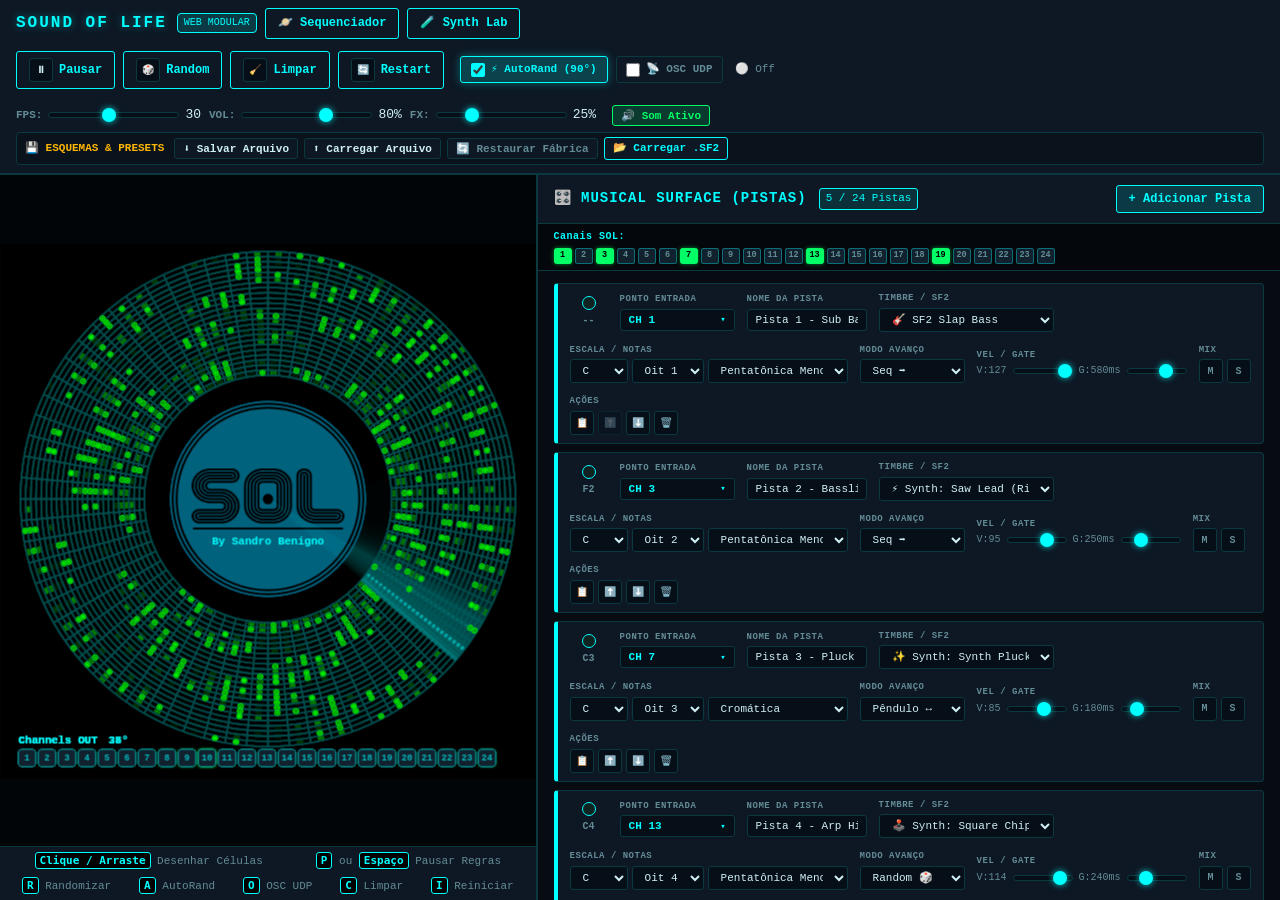
==== commit f25927ac: "SOL SynthLab V1" ====
--- a/index.html
+++ b/index.html
@@ -22,6 +22,9 @@
         </div>
         <a href="sequencer.html" class="btn btn-seq-nav" title="Abrir o novo Sequenciador Melódico Polar com Piano Palette">
           🪐 Sequenciador
+        </a>
+        <a href="synth.html" class="btn btn-seq-nav" title="Abrir o Laboratório Modular de Síntese Sonora (SOL Synth Lab)">
+          🧪 Synth Lab
         </a>
       </div>
       <div id="transportContainer"></div>
